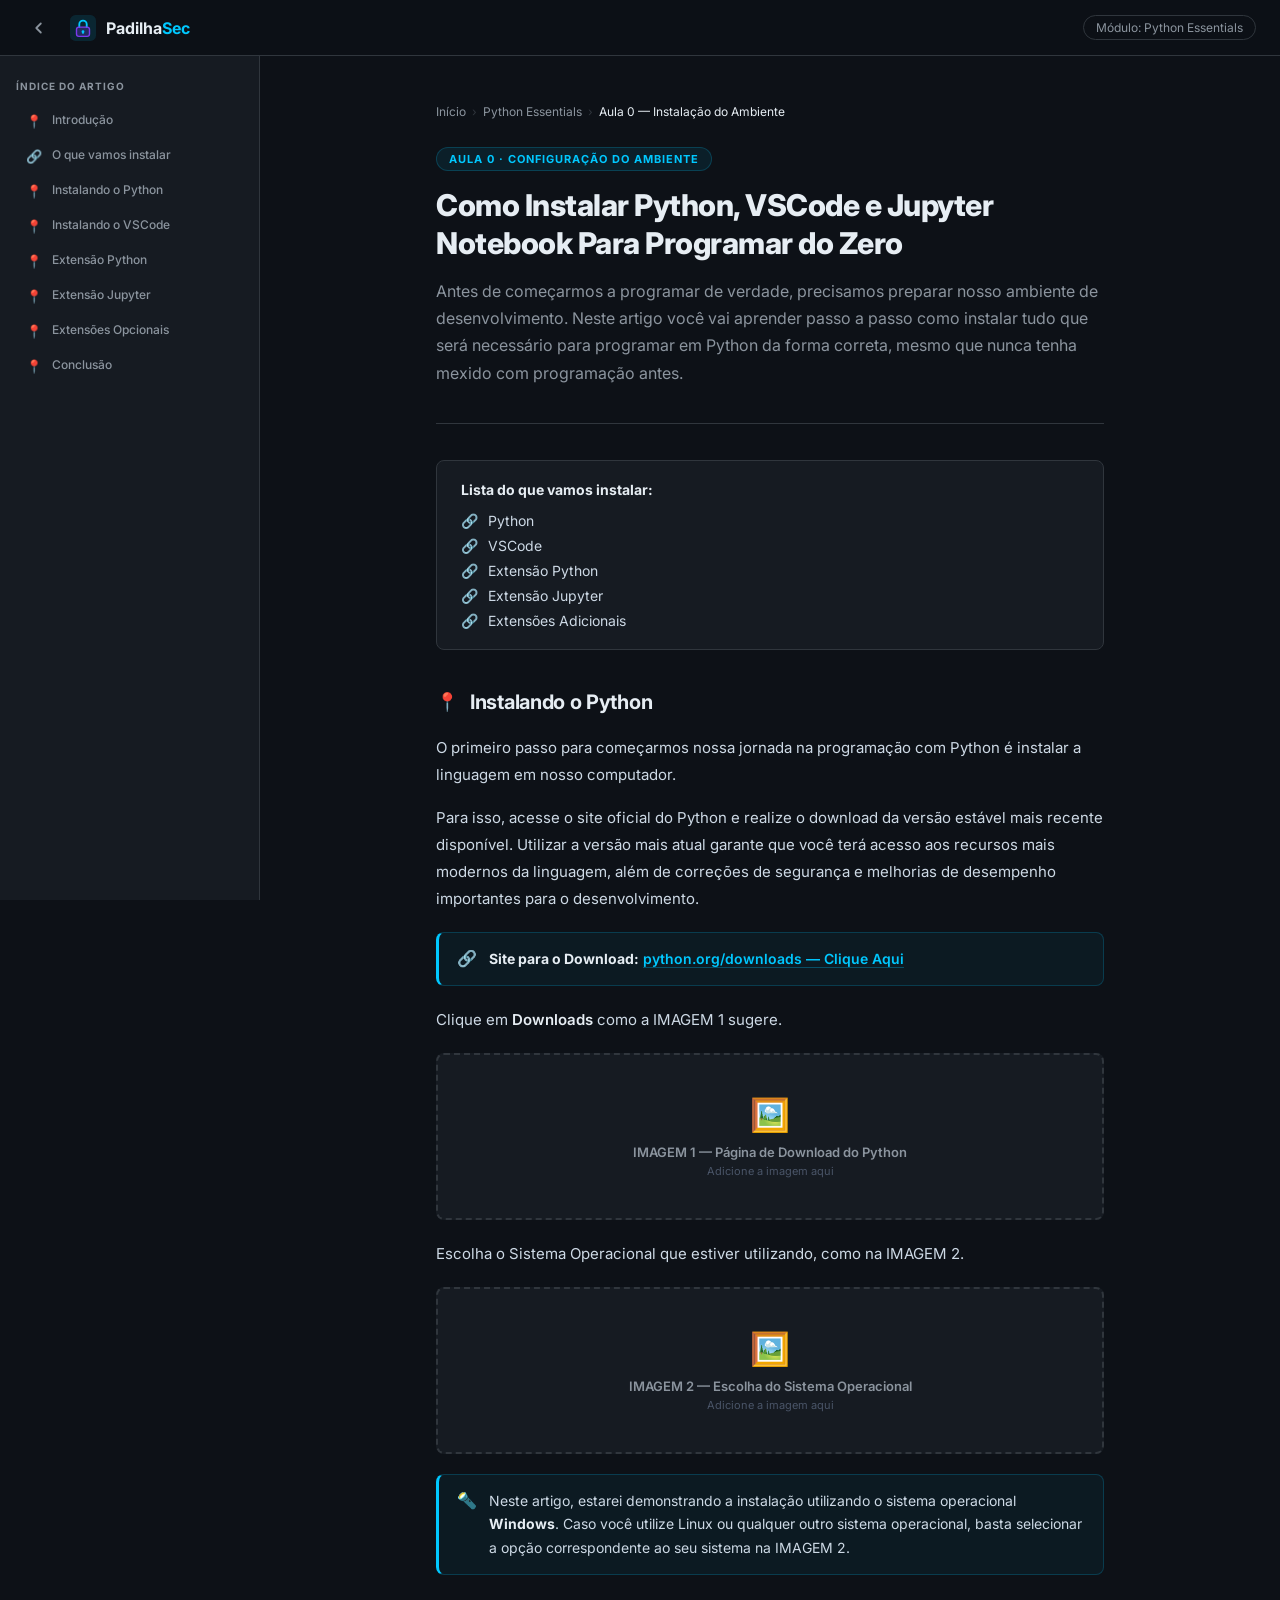
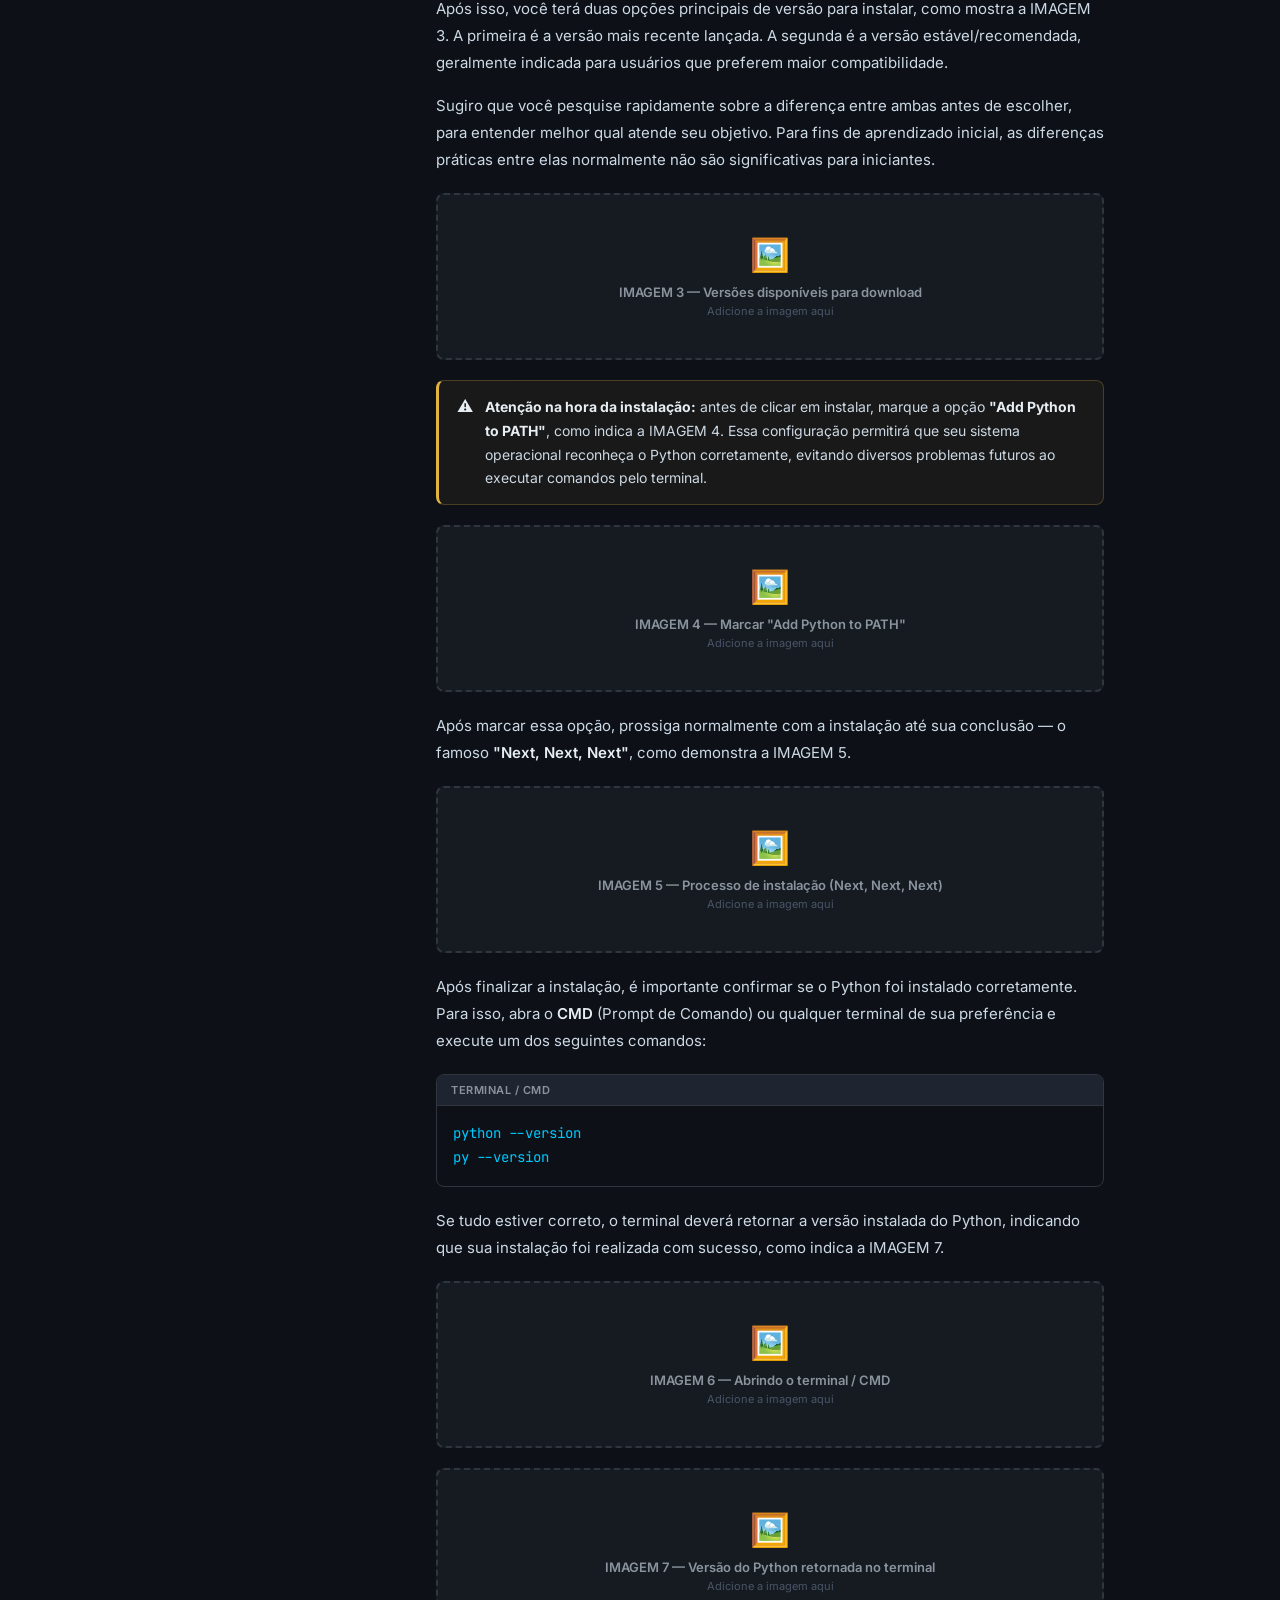
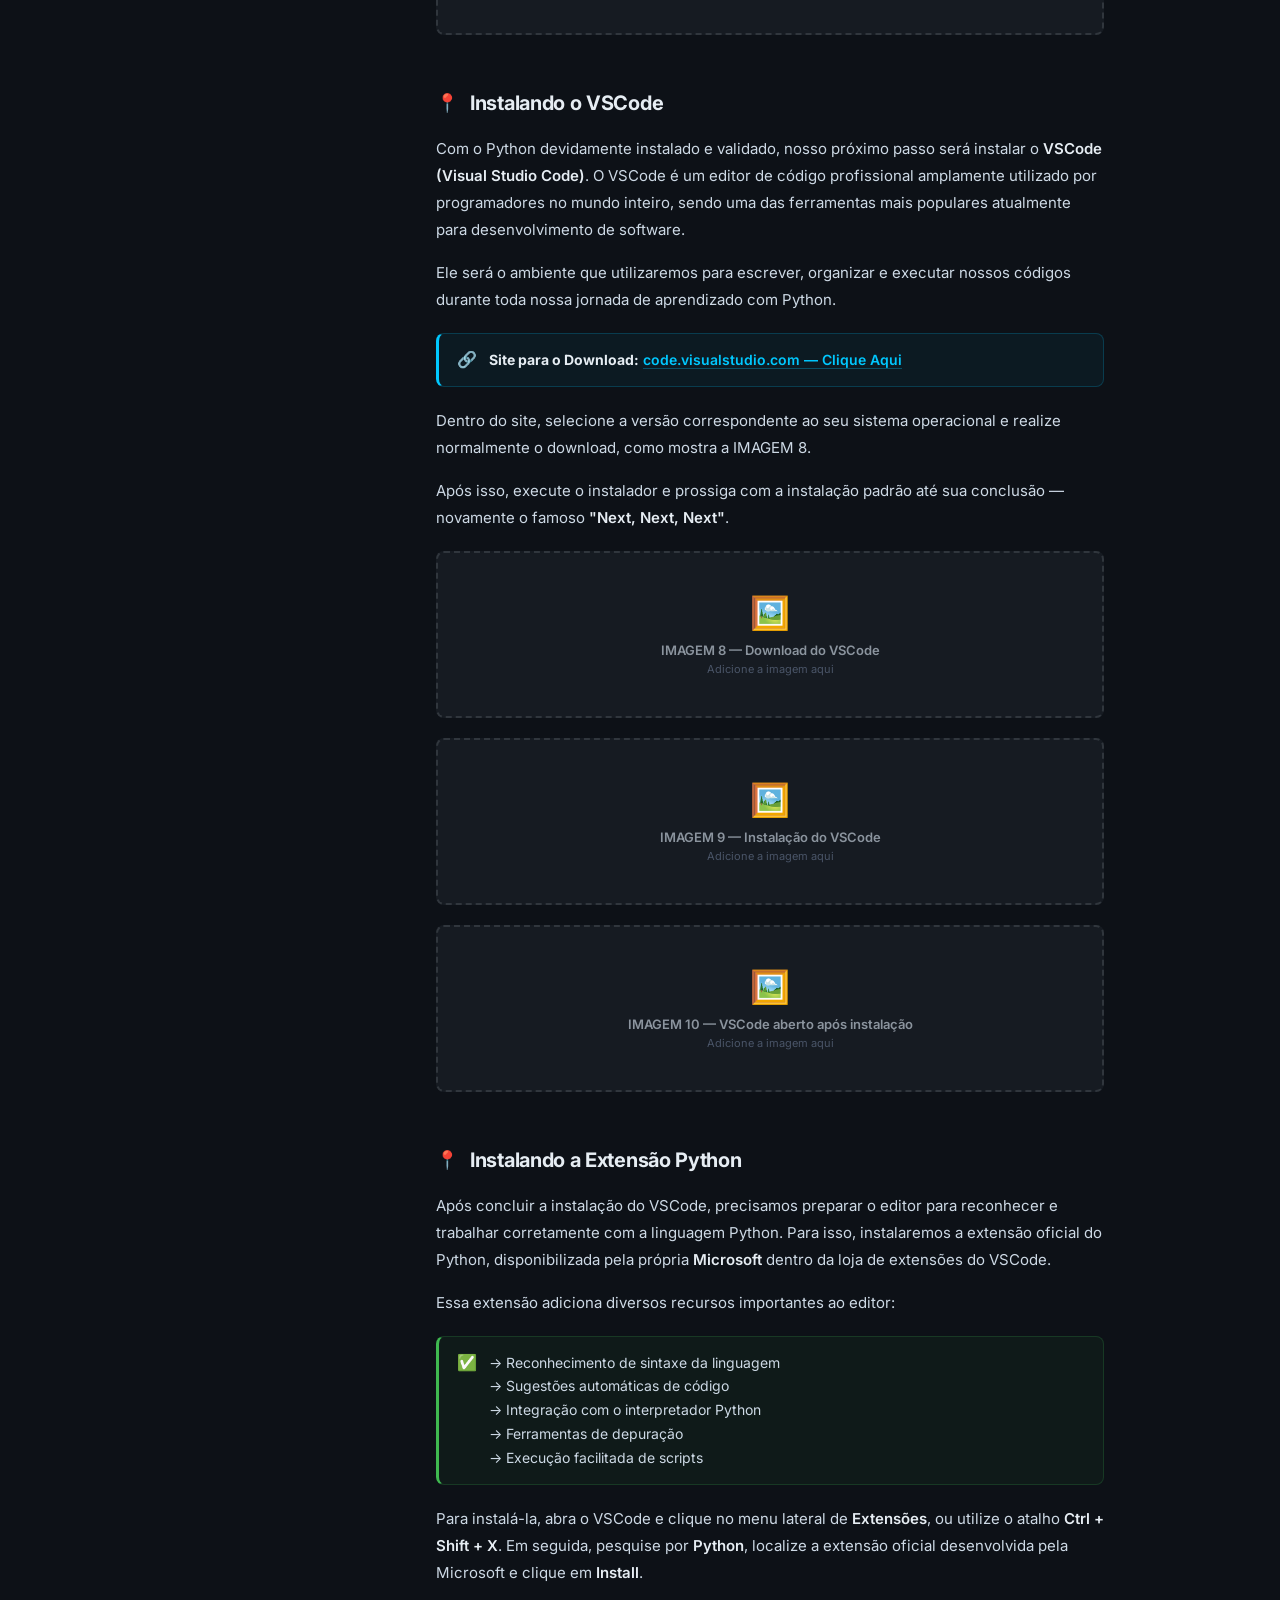
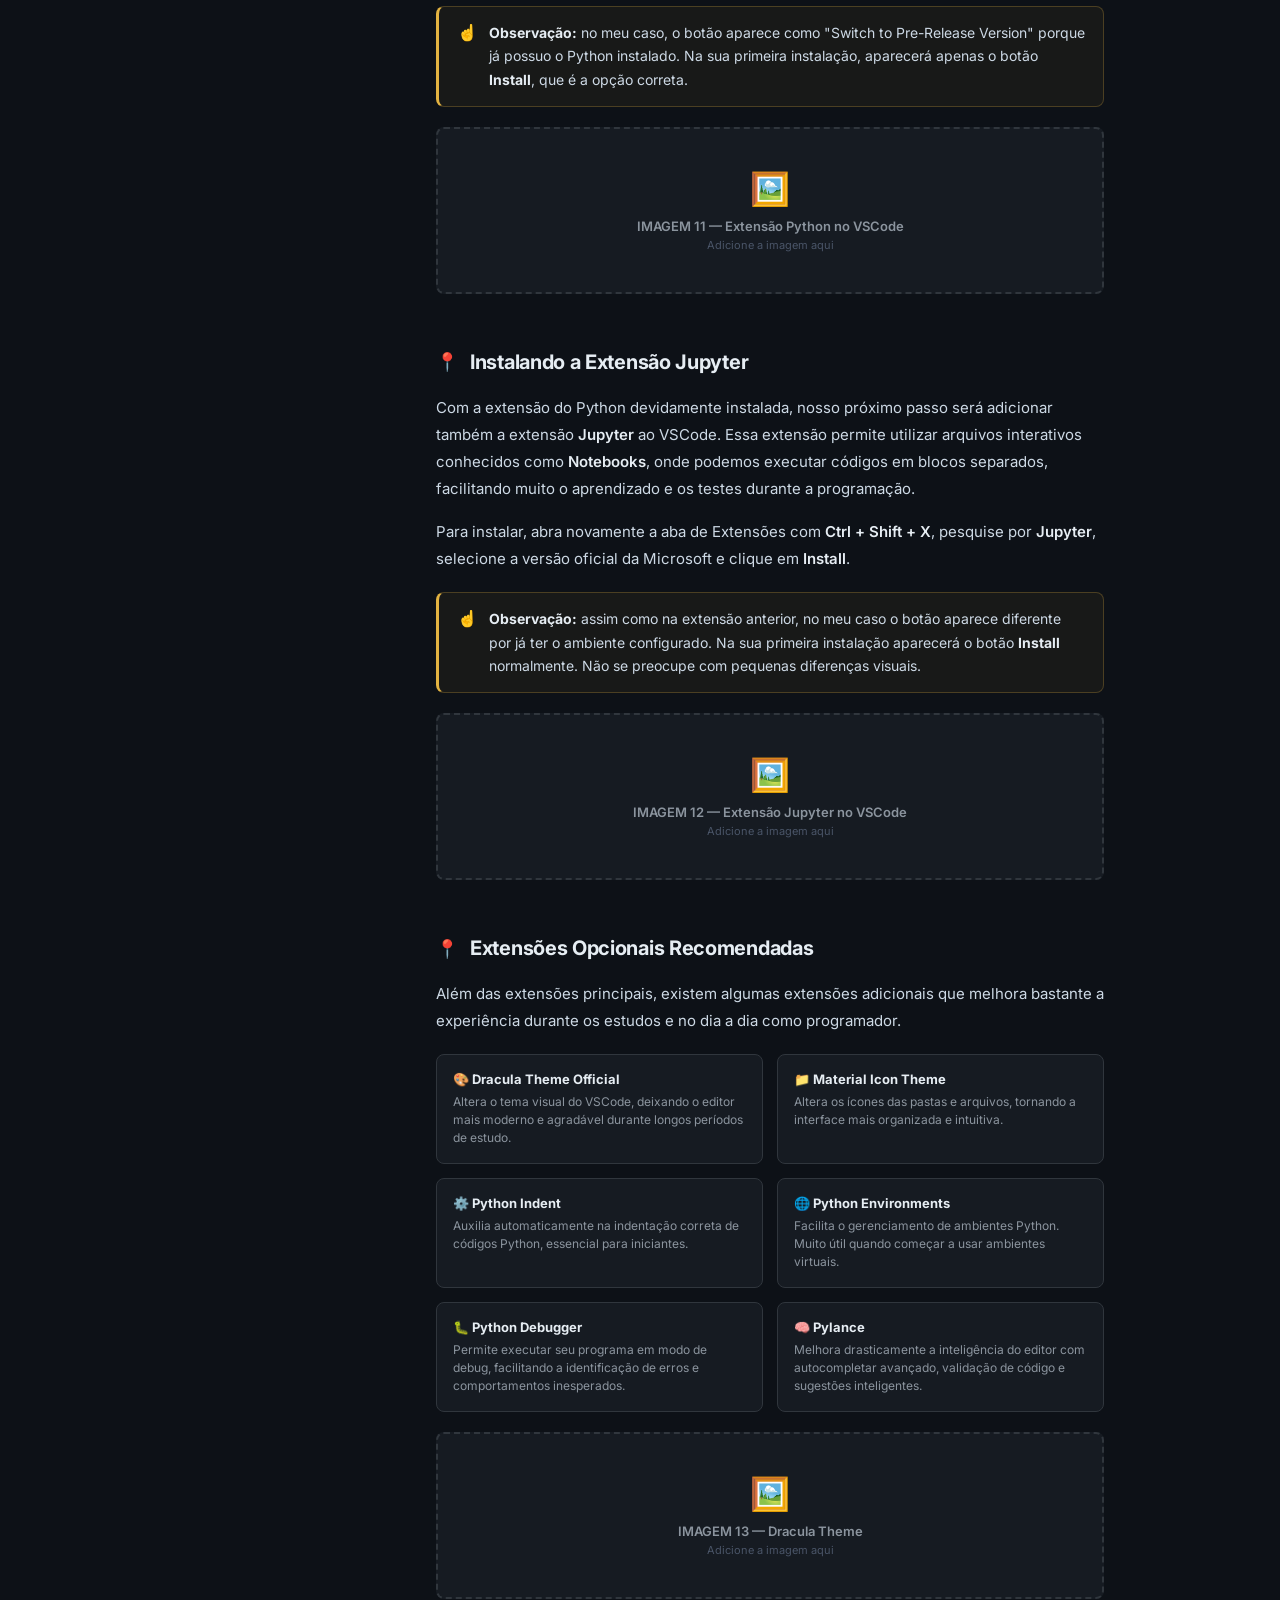
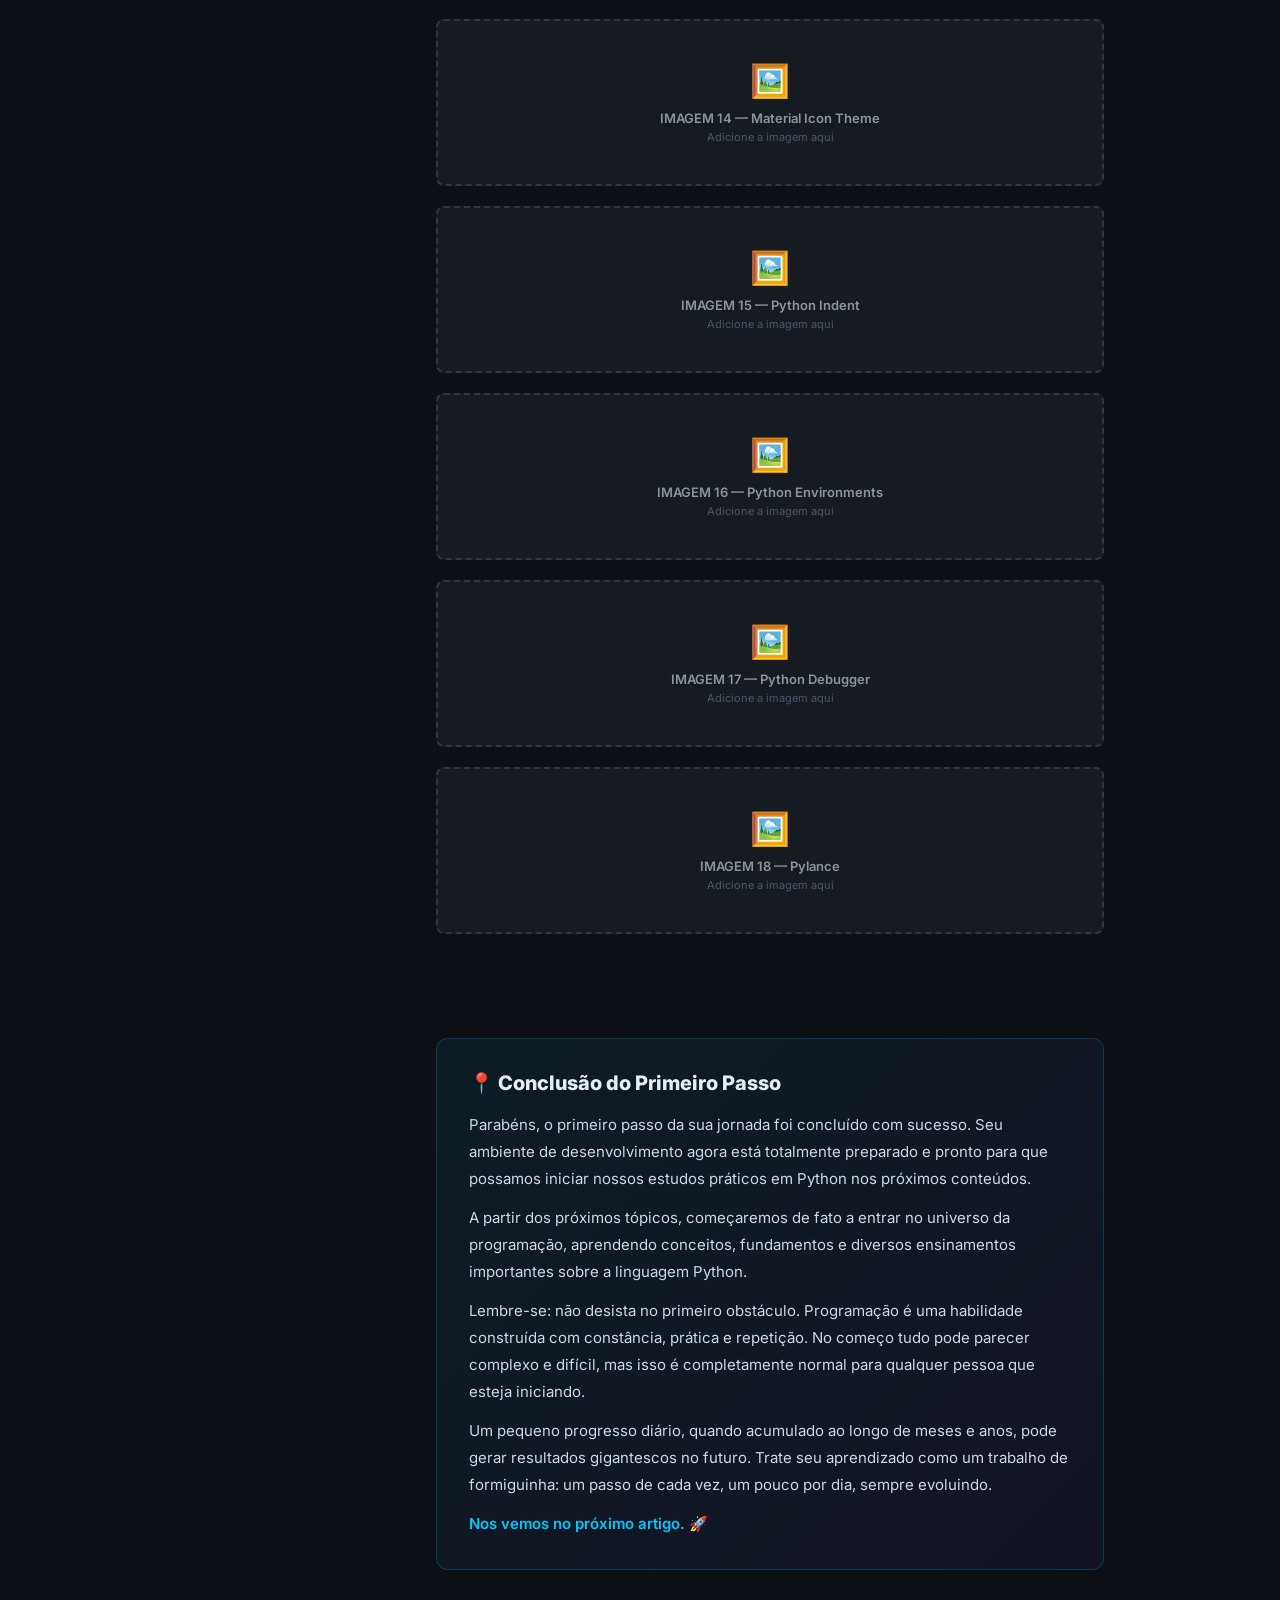
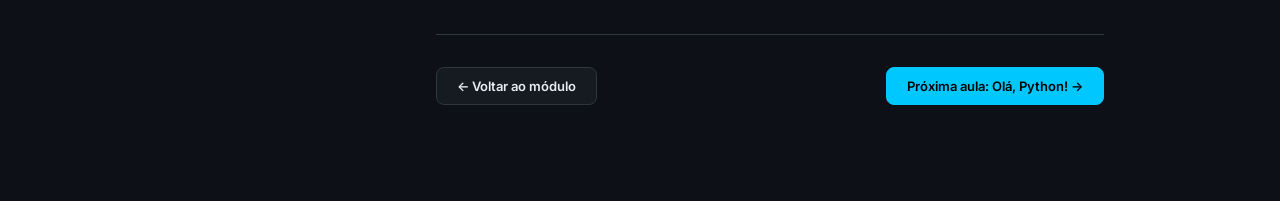
==== instalacao.html @ 8a83446c "Publica o site PadilhaSec (migrado do Hostgator) Páginas index, python e instalacao, com CSS, JS e i" ====
<!DOCTYPE html>
<html lang="pt-BR">

<head>
  <meta charset="UTF-8" />
  <meta name="viewport" content="width=device-width, initial-scale=1.0" />
  <title>Instalação do Ambiente — PadilhaSec</title>
  <link
    href="https://fonts.googleapis.com/css2?family=Inter:wght@400;500;600;700;800&family=JetBrains+Mono:wght@400;500&display=swap"
    rel="stylesheet" />
  <link rel="stylesheet" href="css/article.css" />
</head>

<body>

  <!-- TOPBAR -->
  <header class="topbar">
    <a href="python.html" class="topbar-back" title="Voltar ao módulo">
      <svg viewBox="0 0 20 20" fill="none" width="18" height="18">
        <path d="M12 15L7 10L12 5" stroke="currentColor" stroke-width="2" stroke-linecap="round" stroke-linejoin="round"/>
      </svg>
    </a>
    <a href="index.html" class="topbar-logo">
      <svg viewBox="0 0 28 28" fill="none">
        <rect width="28" height="28" rx="6" fill="#00c8ff" fill-opacity=".12" />
        <path d="M10 13V10a4 4 0 0 1 8 0v3" stroke="#00c8ff" stroke-width="2" stroke-linecap="round" stroke-linejoin="round"/>
        <rect x="7" y="13" width="14" height="10" rx="2.5" fill="#7c3aed" fill-opacity=".25" stroke="#7c3aed" stroke-width="1.5"/>
        <circle cx="14" cy="18" r="1.5" fill="#00c8ff"/>
        <rect x="13.2" y="18" width="1.6" height="2.5" rx=".8" fill="#00c8ff"/>
      </svg>
      <span class="topbar-title">Padilha<span>Sec</span></span>
    </a>
    <div class="topbar-right">
      <span class="topbar-module">Módulo: Python Essentials</span>
    </div>
  </header>

  <div class="page-wrap">

    <!-- SIDEBAR / ÍNDICE -->
    <aside class="article-sidebar">
      <div class="sidebar-label">Índice do Artigo</div>

      <a href="#intro" class="toc-item active">
        <span class="toc-pin">📍</span>
        <span class="toc-text">Introdução</span>
      </a>
      <a href="#lista" class="toc-item">
        <span class="toc-pin">🔗</span>
        <span class="toc-text">O que vamos instalar</span>
      </a>
      <a href="#python" class="toc-item">
        <span class="toc-pin">📍</span>
        <span class="toc-text">Instalando o Python</span>
      </a>
      <a href="#vscode" class="toc-item">
        <span class="toc-pin">📍</span>
        <span class="toc-text">Instalando o VSCode</span>
      </a>
      <a href="#ext-python" class="toc-item">
        <span class="toc-pin">📍</span>
        <span class="toc-text">Extensão Python</span>
      </a>
      <a href="#ext-jupyter" class="toc-item">
        <span class="toc-pin">📍</span>
        <span class="toc-text">Extensão Jupyter</span>
      </a>
      <a href="#ext-opcionais" class="toc-item">
        <span class="toc-pin">📍</span>
        <span class="toc-text">Extensões Opcionais</span>
      </a>
      <a href="#conclusao" class="toc-item">
        <span class="toc-pin">📍</span>
        <span class="toc-text">Conclusão</span>
      </a>
    </aside>

    <!-- ARTIGO -->
    <main class="article-main">

      <!-- Breadcrumb -->
      <div class="breadcrumb">
        <a href="index.html">Início</a>
        <span class="breadcrumb-sep">›</span>
        <a href="python.html">Python Essentials</a>
        <span class="breadcrumb-sep">›</span>
        <span class="breadcrumb-current">Aula 0 — Instalação do Ambiente</span>
      </div>

      <!-- Header -->
      <span class="article-eyebrow">Aula 0 · Configuração do Ambiente</span>
      <h1 class="article-title" id="intro">
        <span id="intro-anchor" class="section-anchor"></span>
        Como Instalar Python, VSCode e Jupyter Notebook Para Programar do Zero
      </h1>
      <p class="article-lead">
        Antes de começarmos a programar de verdade, precisamos preparar nosso ambiente de desenvolvimento.
        Neste artigo você vai aprender passo a passo como instalar tudo que será necessário para programar
        em Python da forma correta, mesmo que nunca tenha mexido com programação antes.
      </p>

      <!-- Lista do que vamos instalar -->
      <span class="section-anchor" id="lista"></span>
      <div class="install-list">
        <div class="install-list-title">Lista do que vamos instalar:</div>
        <ul>
          <li>Python</li>
          <li>VSCode</li>
          <li>Extensão Python</li>
          <li>Extensão Jupyter</li>
          <li>Extensões Adicionais</li>
        </ul>
      </div>

      <!-- ── SEÇÃO: Python ───────────────────────────────────────── -->
      <section class="article-section">
        <span class="section-anchor" id="python"></span>
        <div class="section-title-line">
          <span class="section-pin">📍</span>
          <h2 class="section-heading">Instalando o Python</h2>
        </div>

        <div class="prose">
          <p>
            O primeiro passo para começarmos nossa jornada na programação com Python é instalar a linguagem
            em nosso computador.
          </p>
          <p>
            Para isso, acesse o site oficial do Python e realize o download da versão estável mais recente
            disponível. Utilizar a versão mais atual garante que você terá acesso aos recursos mais modernos
            da linguagem, além de correções de segurança e melhorias de desempenho importantes para o
            desenvolvimento.
          </p>
        </div>

        <div class="callout callout-info">
          <span class="callout-icon">🔗</span>
          <div class="callout-body">
            <strong>Site para o Download:</strong>
            <a href="https://www.python.org/downloads/" target="_blank" rel="noopener" class="link-styled">
              python.org/downloads — Clique Aqui
            </a>
          </div>
        </div>

        <div class="prose">
          <p>Clique em <strong>Downloads</strong> como a IMAGEM 1 sugere.</p>
        </div>
        <div class="img-placeholder">
          <div class="img-placeholder-icon">🖼️</div>
          <div class="img-placeholder-label">IMAGEM 1 — Página de Download do Python</div>
          <div class="img-placeholder-hint">Adicione a imagem aqui</div>
        </div>

        <div class="prose">
          <p>Escolha o Sistema Operacional que estiver utilizando, como na IMAGEM 2.</p>
        </div>
        <div class="img-placeholder">
          <div class="img-placeholder-icon">🖼️</div>
          <div class="img-placeholder-label">IMAGEM 2 — Escolha do Sistema Operacional</div>
          <div class="img-placeholder-hint">Adicione a imagem aqui</div>
        </div>

        <div class="callout callout-info">
          <span class="callout-icon">🔦</span>
          <div class="callout-body">
            Neste artigo, estarei demonstrando a instalação utilizando o sistema operacional <strong>Windows</strong>.
            Caso você utilize Linux ou qualquer outro sistema operacional, basta selecionar a opção
            correspondente ao seu sistema na IMAGEM 2.
          </div>
        </div>

        <div class="prose">
          <p>
            Após isso, você terá duas opções principais de versão para instalar, como mostra a IMAGEM 3.
            A primeira é a versão mais recente lançada. A segunda é a versão estável/recomendada, geralmente
            indicada para usuários que preferem maior compatibilidade.
          </p>
          <p>
            Sugiro que você pesquise rapidamente sobre a diferença entre ambas antes de escolher, para entender
            melhor qual atende seu objetivo. Para fins de aprendizado inicial, as diferenças práticas entre elas
            normalmente não são significativas para iniciantes.
          </p>
        </div>
        <div class="img-placeholder">
          <div class="img-placeholder-icon">🖼️</div>
          <div class="img-placeholder-label">IMAGEM 3 — Versões disponíveis para download</div>
          <div class="img-placeholder-hint">Adicione a imagem aqui</div>
        </div>

        <div class="callout callout-warn">
          <span class="callout-icon">⚠️</span>
          <div class="callout-body">
            <strong>Atenção na hora da instalação:</strong> antes de clicar em instalar, marque a opção
            <strong>"Add Python to PATH"</strong>, como indica a IMAGEM 4. Essa configuração permitirá que
            seu sistema operacional reconheça o Python corretamente, evitando diversos problemas futuros ao
            executar comandos pelo terminal.
          </div>
        </div>

        <div class="img-placeholder">
          <div class="img-placeholder-icon">🖼️</div>
          <div class="img-placeholder-label">IMAGEM 4 — Marcar "Add Python to PATH"</div>
          <div class="img-placeholder-hint">Adicione a imagem aqui</div>
        </div>

        <div class="prose">
          <p>
            Após marcar essa opção, prossiga normalmente com a instalação até sua conclusão —
            o famoso <strong>"Next, Next, Next"</strong>, como demonstra a IMAGEM 5.
          </p>
        </div>
        <div class="img-placeholder">
          <div class="img-placeholder-icon">🖼️</div>
          <div class="img-placeholder-label">IMAGEM 5 — Processo de instalação (Next, Next, Next)</div>
          <div class="img-placeholder-hint">Adicione a imagem aqui</div>
        </div>

        <div class="prose">
          <p>
            Após finalizar a instalação, é importante confirmar se o Python foi instalado corretamente.
            Para isso, abra o <strong>CMD</strong> (Prompt de Comando) ou qualquer terminal de sua preferência
            e execute um dos seguintes comandos:
          </p>
        </div>

        <div class="code-block">
          <div class="code-block-header">Terminal / CMD</div>
          <pre>python --version
py --version</pre>
        </div>

        <div class="prose">
          <p>
            Se tudo estiver correto, o terminal deverá retornar a versão instalada do Python,
            indicando que sua instalação foi realizada com sucesso, como indica a IMAGEM 7.
          </p>
        </div>

        <div class="img-placeholder">
          <div class="img-placeholder-icon">🖼️</div>
          <div class="img-placeholder-label">IMAGEM 6 — Abrindo o terminal / CMD</div>
          <div class="img-placeholder-hint">Adicione a imagem aqui</div>
        </div>
        <div class="img-placeholder">
          <div class="img-placeholder-icon">🖼️</div>
          <div class="img-placeholder-label">IMAGEM 7 — Versão do Python retornada no terminal</div>
          <div class="img-placeholder-hint">Adicione a imagem aqui</div>
        </div>
      </section>

      <!-- ── SEÇÃO: VSCode ───────────────────────────────────────── -->
      <section class="article-section">
        <span class="section-anchor" id="vscode"></span>
        <div class="section-title-line">
          <span class="section-pin">📍</span>
          <h2 class="section-heading">Instalando o VSCode</h2>
        </div>

        <div class="prose">
          <p>
            Com o Python devidamente instalado e validado, nosso próximo passo será instalar o
            <strong>VSCode (Visual Studio Code)</strong>. O VSCode é um editor de código profissional
            amplamente utilizado por programadores no mundo inteiro, sendo uma das ferramentas mais
            populares atualmente para desenvolvimento de software.
          </p>
          <p>
            Ele será o ambiente que utilizaremos para escrever, organizar e executar nossos códigos
            durante toda nossa jornada de aprendizado com Python.
          </p>
        </div>

        <div class="callout callout-info">
          <span class="callout-icon">🔗</span>
          <div class="callout-body">
            <strong>Site para o Download:</strong>
            <a href="https://code.visualstudio.com/" target="_blank" rel="noopener" class="link-styled">
              code.visualstudio.com — Clique Aqui
            </a>
          </div>
        </div>

        <div class="prose">
          <p>
            Dentro do site, selecione a versão correspondente ao seu sistema operacional e realize
            normalmente o download, como mostra a IMAGEM 8.
          </p>
          <p>
            Após isso, execute o instalador e prossiga com a instalação padrão até sua conclusão —
            novamente o famoso <strong>"Next, Next, Next"</strong>.
          </p>
        </div>

        <div class="img-placeholder">
          <div class="img-placeholder-icon">🖼️</div>
          <div class="img-placeholder-label">IMAGEM 8 — Download do VSCode</div>
          <div class="img-placeholder-hint">Adicione a imagem aqui</div>
        </div>
        <div class="img-placeholder">
          <div class="img-placeholder-icon">🖼️</div>
          <div class="img-placeholder-label">IMAGEM 9 — Instalação do VSCode</div>
          <div class="img-placeholder-hint">Adicione a imagem aqui</div>
        </div>
        <div class="img-placeholder">
          <div class="img-placeholder-icon">🖼️</div>
          <div class="img-placeholder-label">IMAGEM 10 — VSCode aberto após instalação</div>
          <div class="img-placeholder-hint">Adicione a imagem aqui</div>
        </div>
      </section>

      <!-- ── SEÇÃO: Extensão Python ─────────────────────────────── -->
      <section class="article-section">
        <span class="section-anchor" id="ext-python"></span>
        <div class="section-title-line">
          <span class="section-pin">📍</span>
          <h2 class="section-heading">Instalando a Extensão Python</h2>
        </div>

        <div class="prose">
          <p>
            Após concluir a instalação do VSCode, precisamos preparar o editor para reconhecer e trabalhar
            corretamente com a linguagem Python. Para isso, instalaremos a extensão oficial do Python,
            disponibilizada pela própria <strong>Microsoft</strong> dentro da loja de extensões do VSCode.
          </p>
          <p>Essa extensão adiciona diversos recursos importantes ao editor:</p>
        </div>

        <div class="callout callout-success">
          <span class="callout-icon">✅</span>
          <div class="callout-body">
            → Reconhecimento de sintaxe da linguagem<br/>
            → Sugestões automáticas de código<br/>
            → Integração com o interpretador Python<br/>
            → Ferramentas de depuração<br/>
            → Execução facilitada de scripts
          </div>
        </div>

        <div class="prose">
          <p>
            Para instalá-la, abra o VSCode e clique no menu lateral de <strong>Extensões</strong>,
            ou utilize o atalho <strong>Ctrl + Shift + X</strong>. Em seguida, pesquise por
            <strong>Python</strong>, localize a extensão oficial desenvolvida pela Microsoft e clique em
            <strong>Install</strong>.
          </p>
        </div>

        <div class="callout callout-warn">
          <span class="callout-icon">☝️</span>
          <div class="callout-body">
            <strong>Observação:</strong> no meu caso, o botão aparece como "Switch to Pre-Release Version"
            porque já possuo o Python instalado. Na sua primeira instalação, aparecerá apenas o botão
            <strong>Install</strong>, que é a opção correta.
          </div>
        </div>

        <div class="img-placeholder">
          <div class="img-placeholder-icon">🖼️</div>
          <div class="img-placeholder-label">IMAGEM 11 — Extensão Python no VSCode</div>
          <div class="img-placeholder-hint">Adicione a imagem aqui</div>
        </div>
      </section>

      <!-- ── SEÇÃO: Extensão Jupyter ────────────────────────────── -->
      <section class="article-section">
        <span class="section-anchor" id="ext-jupyter"></span>
        <div class="section-title-line">
          <span class="section-pin">📍</span>
          <h2 class="section-heading">Instalando a Extensão Jupyter</h2>
        </div>

        <div class="prose">
          <p>
            Com a extensão do Python devidamente instalada, nosso próximo passo será adicionar também a
            extensão <strong>Jupyter</strong> ao VSCode. Essa extensão permite utilizar arquivos interativos
            conhecidos como <strong>Notebooks</strong>, onde podemos executar códigos em blocos separados,
            facilitando muito o aprendizado e os testes durante a programação.
          </p>
          <p>
            Para instalar, abra novamente a aba de Extensões com <strong>Ctrl + Shift + X</strong>,
            pesquise por <strong>Jupyter</strong>, selecione a versão oficial da Microsoft e clique em
            <strong>Install</strong>.
          </p>
        </div>

        <div class="callout callout-warn">
          <span class="callout-icon">☝️</span>
          <div class="callout-body">
            <strong>Observação:</strong> assim como na extensão anterior, no meu caso o botão aparece
            diferente por já ter o ambiente configurado. Na sua primeira instalação aparecerá o botão
            <strong>Install</strong> normalmente. Não se preocupe com pequenas diferenças visuais.
          </div>
        </div>

        <div class="img-placeholder">
          <div class="img-placeholder-icon">🖼️</div>
          <div class="img-placeholder-label">IMAGEM 12 — Extensão Jupyter no VSCode</div>
          <div class="img-placeholder-hint">Adicione a imagem aqui</div>
        </div>
      </section>

      <!-- ── SEÇÃO: Extensões Opcionais ────────────────────────── -->
      <section class="article-section">
        <span class="section-anchor" id="ext-opcionais"></span>
        <div class="section-title-line">
          <span class="section-pin">📍</span>
          <h2 class="section-heading">Extensões Opcionais Recomendadas</h2>
        </div>

        <div class="prose">
          <p>
            Além das extensões principais, existem algumas extensões adicionais que melhora bastante
            a experiência durante os estudos e no dia a dia como programador.
          </p>
        </div>

        <div class="ext-grid">
          <div class="ext-card">
            <div class="ext-name">🎨 Dracula Theme Official</div>
            <div class="ext-desc">Altera o tema visual do VSCode, deixando o editor mais moderno e agradável durante longos períodos de estudo.</div>
          </div>
          <div class="ext-card">
            <div class="ext-name">📁 Material Icon Theme</div>
            <div class="ext-desc">Altera os ícones das pastas e arquivos, tornando a interface mais organizada e intuitiva.</div>
          </div>
          <div class="ext-card">
            <div class="ext-name">⚙️ Python Indent</div>
            <div class="ext-desc">Auxilia automaticamente na indentação correta de códigos Python, essencial para iniciantes.</div>
          </div>
          <div class="ext-card">
            <div class="ext-name">🌐 Python Environments</div>
            <div class="ext-desc">Facilita o gerenciamento de ambientes Python. Muito útil quando começar a usar ambientes virtuais.</div>
          </div>
          <div class="ext-card">
            <div class="ext-name">🐛 Python Debugger</div>
            <div class="ext-desc">Permite executar seu programa em modo de debug, facilitando a identificação de erros e comportamentos inesperados.</div>
          </div>
          <div class="ext-card">
            <div class="ext-name">🧠 Pylance</div>
            <div class="ext-desc">Melhora drasticamente a inteligência do editor com autocompletar avançado, validação de código e sugestões inteligentes.</div>
          </div>
        </div>

        <div class="img-placeholder">
          <div class="img-placeholder-icon">🖼️</div>
          <div class="img-placeholder-label">IMAGEM 13 — Dracula Theme</div>
          <div class="img-placeholder-hint">Adicione a imagem aqui</div>
        </div>
        <div class="img-placeholder">
          <div class="img-placeholder-icon">🖼️</div>
          <div class="img-placeholder-label">IMAGEM 14 — Material Icon Theme</div>
          <div class="img-placeholder-hint">Adicione a imagem aqui</div>
        </div>
        <div class="img-placeholder">
          <div class="img-placeholder-icon">🖼️</div>
          <div class="img-placeholder-label">IMAGEM 15 — Python Indent</div>
          <div class="img-placeholder-hint">Adicione a imagem aqui</div>
        </div>
        <div class="img-placeholder">
          <div class="img-placeholder-icon">🖼️</div>
          <div class="img-placeholder-label">IMAGEM 16 — Python Environments</div>
          <div class="img-placeholder-hint">Adicione a imagem aqui</div>
        </div>
        <div class="img-placeholder">
          <div class="img-placeholder-icon">🖼️</div>
          <div class="img-placeholder-label">IMAGEM 17 — Python Debugger</div>
          <div class="img-placeholder-hint">Adicione a imagem aqui</div>
        </div>
        <div class="img-placeholder">
          <div class="img-placeholder-icon">🖼️</div>
          <div class="img-placeholder-label">IMAGEM 18 — Pylance</div>
          <div class="img-placeholder-hint">Adicione a imagem aqui</div>
        </div>
      </section>

      <!-- ── CONCLUSÃO ───────────────────────────────────────────── -->
      <span class="section-anchor" id="conclusao"></span>
      <div class="conclusion-block">
        <h3>📍 Conclusão do Primeiro Passo</h3>
        <p>
          Parabéns, o primeiro passo da sua jornada foi concluído com sucesso. Seu ambiente de
          desenvolvimento agora está totalmente preparado e pronto para que possamos iniciar nossos
          estudos práticos em Python nos próximos conteúdos.
        </p>
        <p>
          A partir dos próximos tópicos, começaremos de fato a entrar no universo da programação,
          aprendendo conceitos, fundamentos e diversos ensinamentos importantes sobre a linguagem Python.
        </p>
        <p>
          Lembre-se: não desista no primeiro obstáculo. Programação é uma habilidade construída com
          constância, prática e repetição. No começo tudo pode parecer complexo e difícil, mas isso é
          completamente normal para qualquer pessoa que esteja iniciando.
        </p>
        <p>
          Um pequeno progresso diário, quando acumulado ao longo de meses e anos, pode gerar resultados
          gigantescos no futuro. Trate seu aprendizado como um trabalho de formiguinha: um passo de cada
          vez, um pouco por dia, sempre evoluindo.
        </p>
        <p>Nos vemos no próximo artigo. 🚀</p>
      </div>

      <!-- Navegação inferior -->
      <div class="article-nav">
        <a href="python.html" class="btn-art-nav">← Voltar ao módulo</a>
        <a href="python.html" class="btn-art-nav next">Próxima aula: Olá, Python! →</a>
      </div>

    </main>
  </div>

  <script>
    // Highlight sidebar item on scroll
    const anchors = document.querySelectorAll('.section-anchor[id]');
    const tocItems = document.querySelectorAll('.toc-item');
    window.addEventListener('scroll', () => {
      let current = '';
      anchors.forEach(a => {
        if (window.scrollY >= a.offsetTop - 120) current = a.id;
      });
      tocItems.forEach(item => {
        item.classList.remove('active');
        if (item.getAttribute('href') === '#' + current) item.classList.add('active');
      });
    });
  </script>

</body>
</html>
---- css/article.css ----
/* ─── RESET & BASE ───────────────────────────────────────────────────────── */
*, *::before, *::after { box-sizing: border-box; margin: 0; padding: 0; }

:root {
  --bg:       #0d1117;
  --surface:  #161b22;
  --surface2: #1e2530;
  --border:   #30363d;
  --accent:   #00c8ff;
  --accent2:  #7c3aed;
  --green:    #3fb950;
  --yellow:   #e3b341;
  --red:      #f85149;
  --text:     #e6edf3;
  --muted:    #8b949e;
  --radius:   8px;
}

html, body {
  min-height: 100%;
  font-family: 'Inter', sans-serif;
  background: var(--bg);
  color: var(--text);
}

/* ─── TOPBAR ─────────────────────────────────────────────────────────────── */
.topbar {
  position: fixed; top: 0; left: 0; right: 0; z-index: 100;
  height: 56px;
  background: rgba(13,17,23,.9);
  backdrop-filter: blur(12px);
  border-bottom: 1px solid var(--border);
  display: flex; align-items: center;
  padding: 0 24px; gap: 12px;
}

.topbar-back {
  display: flex; align-items: center;
  padding: 6px; border-radius: 6px;
  color: var(--muted); text-decoration: none;
  transition: background .15s, color .15s;
  margin-right: 4px;
}
.topbar-back:hover { background: rgba(255,255,255,.06); color: var(--text); }

.topbar-logo {
  display: flex; align-items: center; gap: 10px;
  text-decoration: none;
}
.topbar-logo svg { width: 26px; height: 26px; }
.topbar-title { font-size: 16px; font-weight: 700; color: var(--text); }
.topbar-title span { color: var(--accent); }

.topbar-badge {
  background: rgba(0,200,255,.12); color: var(--accent);
  font-size: 11px; font-weight: 600;
  padding: 2px 8px; border-radius: 20px;
  border: 1px solid rgba(0,200,255,.25);
}

.topbar-right { margin-left: auto; display: flex; align-items: center; gap: 12px; }
.topbar-module {
  font-size: 12px; color: var(--muted);
  padding: 4px 12px; border-radius: 20px;
  border: 1px solid var(--border);
}

/* ─── LAYOUT ─────────────────────────────────────────────────────────────── */
.page-wrap {
  display: flex;
  padding-top: 56px;
  min-height: 100vh;
}

/* ─── SIDEBAR ────────────────────────────────────────────────────────────── */
.article-sidebar {
  width: 260px;
  flex-shrink: 0;
  position: sticky; top: 56px;
  height: calc(100vh - 56px);
  overflow-y: auto;
  background: var(--surface);
  border-right: 1px solid var(--border);
  padding: 24px 16px;
}
.article-sidebar::-webkit-scrollbar { width: 4px; }
.article-sidebar::-webkit-scrollbar-thumb { background: var(--border); border-radius: 4px; }

.sidebar-label {
  font-size: 10px; font-weight: 700; letter-spacing: 1px;
  text-transform: uppercase; color: var(--muted);
  margin-bottom: 12px;
}

.toc-item {
  display: flex; align-items: flex-start; gap: 10px;
  padding: 8px 10px; border-radius: var(--radius);
  cursor: pointer; text-decoration: none;
  transition: background .15s;
  margin-bottom: 2px;
}
.toc-item:hover { background: var(--surface2); }
.toc-item.active { background: rgba(0,200,255,.08); border: 1px solid rgba(0,200,255,.2); }

.toc-pin {
  font-size: 13px; flex-shrink: 0; margin-top: 1px;
}
.toc-text {
  font-size: 12px; font-weight: 500; color: var(--muted);
  line-height: 1.4;
}
.toc-item.active .toc-text { color: var(--accent); }

/* ─── ARTICLE ────────────────────────────────────────────────────────────── */
.article-main {
  flex: 1; max-width: 780px;
  padding: 48px 56px 96px;
  margin: 0 auto;
}

/* Breadcrumb */
.breadcrumb {
  display: flex; align-items: center; gap: 6px;
  font-size: 12px; color: var(--muted);
  margin-bottom: 28px;
}
.breadcrumb a { color: var(--muted); text-decoration: none; }
.breadcrumb a:hover { color: var(--accent); }
.breadcrumb-sep { color: var(--border); }
.breadcrumb-current { color: var(--text); }

/* Article header */
.article-eyebrow {
  display: inline-flex; align-items: center; gap: 8px;
  font-size: 11px; font-weight: 700; letter-spacing: 1px;
  text-transform: uppercase; color: var(--accent);
  background: rgba(0,200,255,.08); border: 1px solid rgba(0,200,255,.2);
  padding: 4px 12px; border-radius: 20px;
  margin-bottom: 16px;
}

.article-title {
  font-size: 30px; font-weight: 800;
  line-height: 1.25; letter-spacing: -.5px;
  margin-bottom: 16px;
}

.article-lead {
  font-size: 16px; color: var(--muted);
  line-height: 1.7; margin-bottom: 36px;
  padding-bottom: 36px; border-bottom: 1px solid var(--border);
}

/* Install list */
.install-list {
  background: var(--surface);
  border: 1px solid var(--border);
  border-radius: var(--radius);
  padding: 20px 24px;
  margin-bottom: 40px;
}
.install-list-title {
  font-size: 14px; font-weight: 700;
  margin-bottom: 14px; color: var(--text);
}
.install-list ul { list-style: none; display: flex; flex-direction: column; gap: 8px; }
.install-list li {
  display: flex; align-items: center; gap: 10px;
  font-size: 14px; color: #cdd9e5;
}
.install-list li::before {
  content: '🔗';
  flex-shrink: 0;
}

/* Section */
.article-section { margin-bottom: 56px; }

.section-anchor { display: block; height: 80px; margin-top: -80px; visibility: hidden; }

.section-title-line {
  display: flex; align-items: center; gap: 12px;
  margin-bottom: 20px;
}
.section-pin { font-size: 18px; }
.section-heading {
  font-size: 20px; font-weight: 700;
  color: var(--text); letter-spacing: -.3px;
}

/* Prose */
.prose p {
  font-size: 15px; color: #cdd9e5;
  line-height: 1.8; margin-bottom: 16px;
}
.prose strong { color: var(--text); font-weight: 600; }

/* Callout */
.callout {
  display: flex; gap: 12px;
  padding: 14px 18px; border-radius: var(--radius);
  margin: 20px 0;
}
.callout-info {
  background: rgba(0,200,255,.05);
  border: 1px solid rgba(0,200,255,.2);
  border-left: 3px solid var(--accent);
}
.callout-warn {
  background: rgba(227,179,65,.05);
  border: 1px solid rgba(227,179,65,.25);
  border-left: 3px solid var(--yellow);
}
.callout-success {
  background: rgba(63,185,80,.05);
  border: 1px solid rgba(63,185,80,.2);
  border-left: 3px solid var(--green);
}
.callout-icon { font-size: 16px; flex-shrink: 0; margin-top: 1px; }
.callout-body { font-size: 14px; color: #cdd9e5; line-height: 1.7; }
.callout-body strong { color: var(--text); }

/* Code block */
.code-block {
  background: #0d1117;
  border: 1px solid var(--border);
  border-radius: var(--radius);
  margin: 20px 0;
  overflow: hidden;
}
.code-block-header {
  background: var(--surface2);
  border-bottom: 1px solid var(--border);
  padding: 8px 14px;
  font-size: 11px; font-weight: 600;
  color: var(--muted); text-transform: uppercase; letter-spacing: .5px;
}
.code-block pre {
  font-family: 'JetBrains Mono', monospace;
  font-size: 14px; color: var(--accent);
  padding: 16px; line-height: 1.7;
  overflow-x: auto;
}

/* Image placeholder */
.img-placeholder {
  background: var(--surface);
  border: 2px dashed var(--border);
  border-radius: var(--radius);
  padding: 40px 24px;
  text-align: center;
  margin: 20px 0;
  transition: border-color .2s;
}
.img-placeholder:hover { border-color: rgba(0,200,255,.3); }
.img-placeholder-icon { font-size: 32px; margin-bottom: 10px; }
.img-placeholder-label {
  font-size: 13px; font-weight: 600; color: var(--muted);
  margin-bottom: 4px;
}
.img-placeholder-hint { font-size: 11px; color: #4a5568; }

/* Extension card */
.ext-grid {
  display: grid; grid-template-columns: 1fr 1fr;
  gap: 14px; margin: 20px 0;
}
.ext-card {
  background: var(--surface);
  border: 1px solid var(--border);
  border-radius: var(--radius);
  padding: 16px;
  display: flex; flex-direction: column; gap: 6px;
}
.ext-name { font-size: 13px; font-weight: 700; color: var(--text); }
.ext-desc { font-size: 12px; color: var(--muted); line-height: 1.5; }

/* Link styled */
.link-styled {
  color: var(--accent); text-decoration: none;
  font-weight: 600;
  border-bottom: 1px solid rgba(0,200,255,.3);
  transition: border-color .15s;
}
.link-styled:hover { border-color: var(--accent); }

/* Conclusion */
.conclusion-block {
  background: linear-gradient(135deg, rgba(0,200,255,.06), rgba(124,58,237,.06));
  border: 1px solid rgba(0,200,255,.2);
  border-radius: 12px;
  padding: 32px;
  margin-top: 48px;
}
.conclusion-block h3 {
  font-size: 20px; font-weight: 800; margin-bottom: 16px;
}
.conclusion-block p {
  font-size: 15px; color: #cdd9e5;
  line-height: 1.8; margin-bottom: 12px;
}
.conclusion-block p:last-child { margin-bottom: 0; color: var(--accent); font-weight: 600; }

/* Bottom nav */
.article-nav {
  display: flex; justify-content: space-between; align-items: center;
  margin-top: 64px; padding-top: 32px;
  border-top: 1px solid var(--border);
}
.btn-art-nav {
  display: flex; align-items: center; gap: 8px;
  background: var(--surface); color: var(--text);
  font-size: 13px; font-weight: 600;
  padding: 10px 20px; border-radius: var(--radius);
  border: 1px solid var(--border); text-decoration: none;
  transition: all .15s;
}
.btn-art-nav:hover { border-color: var(--accent); color: var(--accent); }
.btn-art-nav.next {
  background: var(--accent); color: #000;
  border-color: var(--accent);
}
.btn-art-nav.next:hover { opacity: .85; }
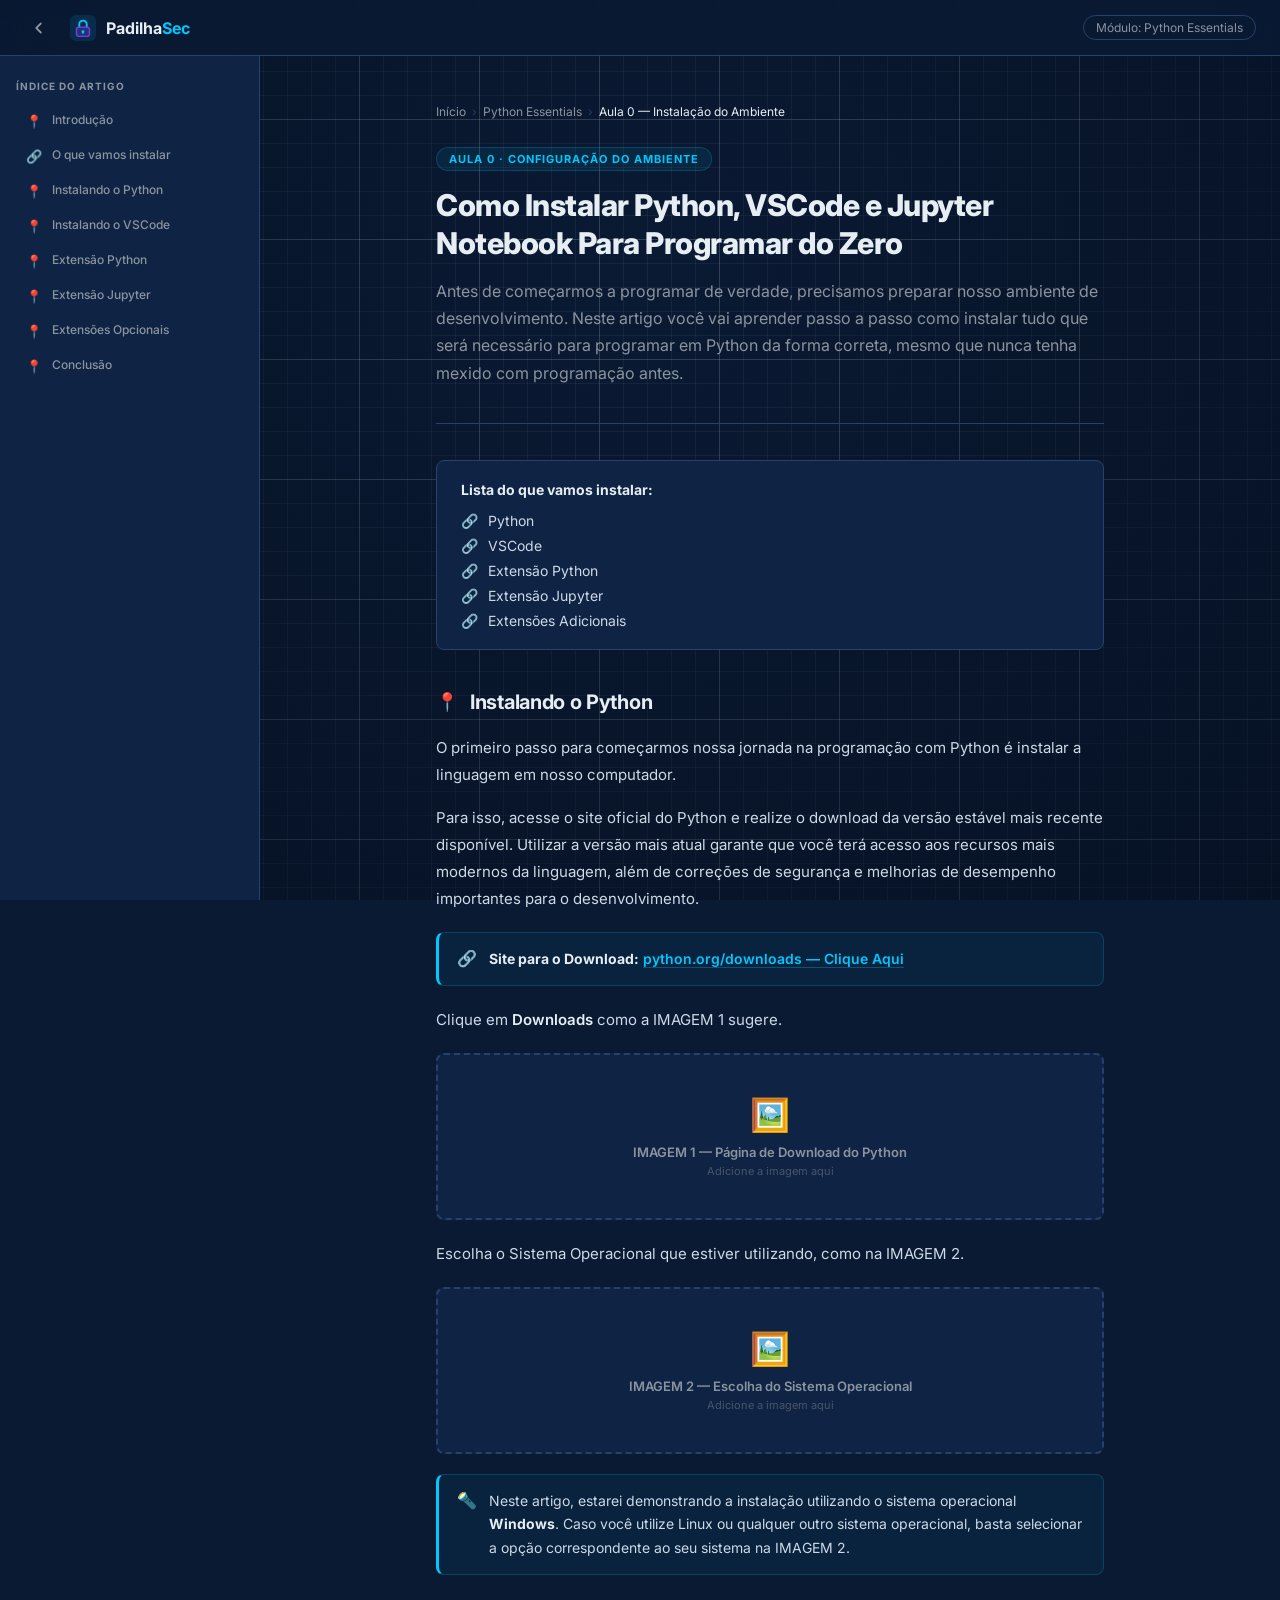
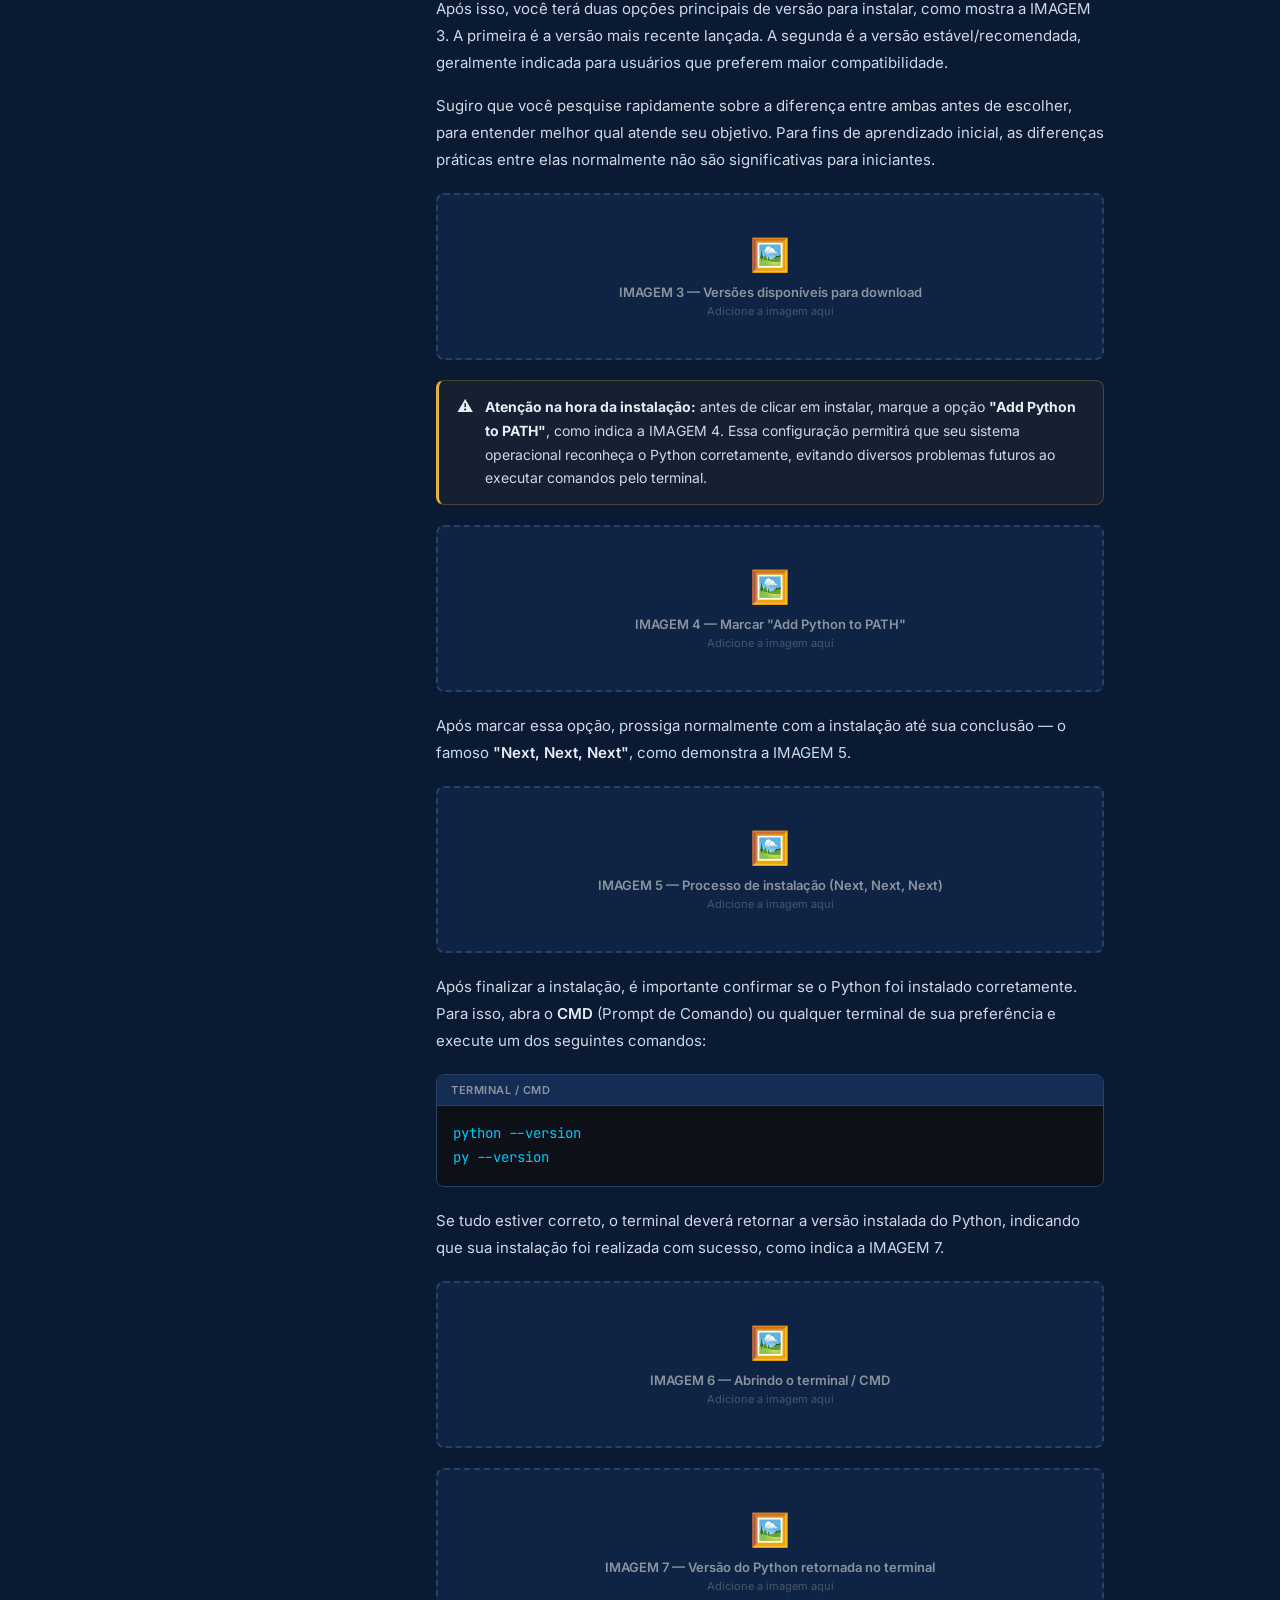
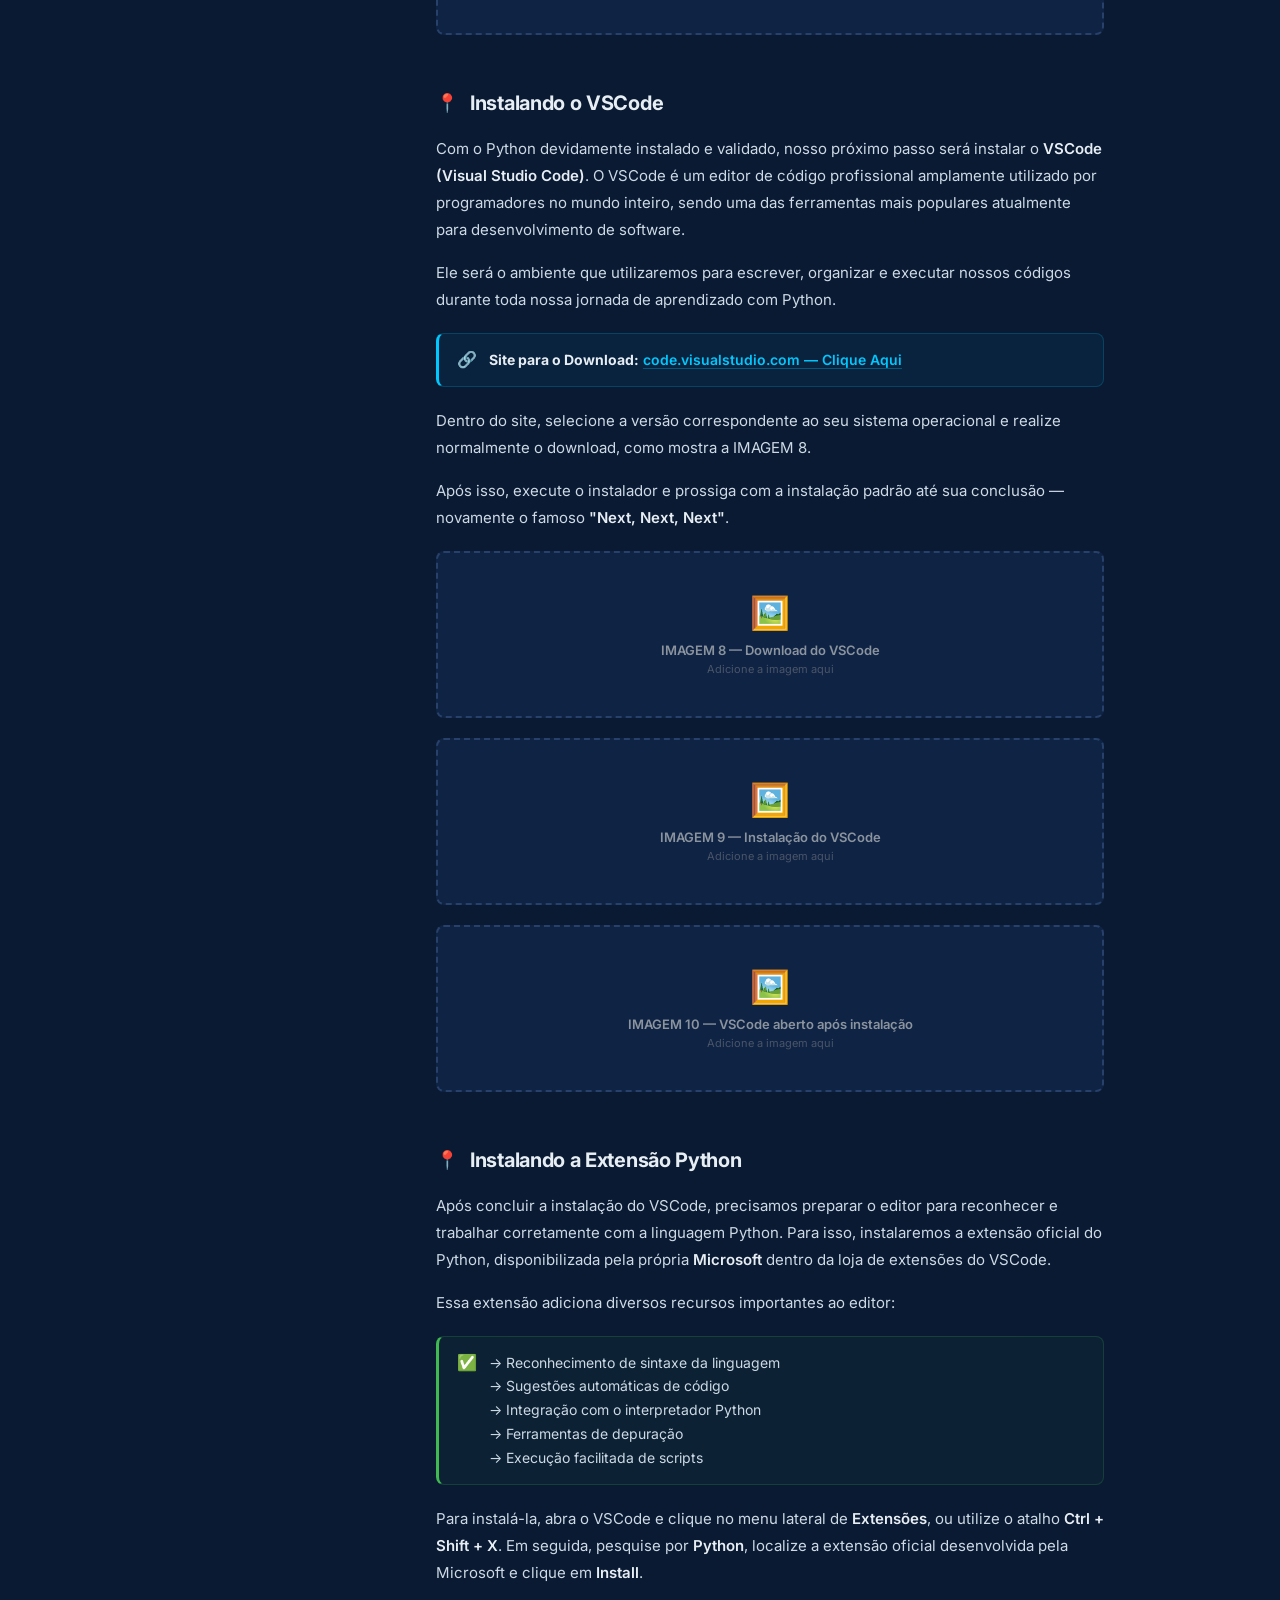
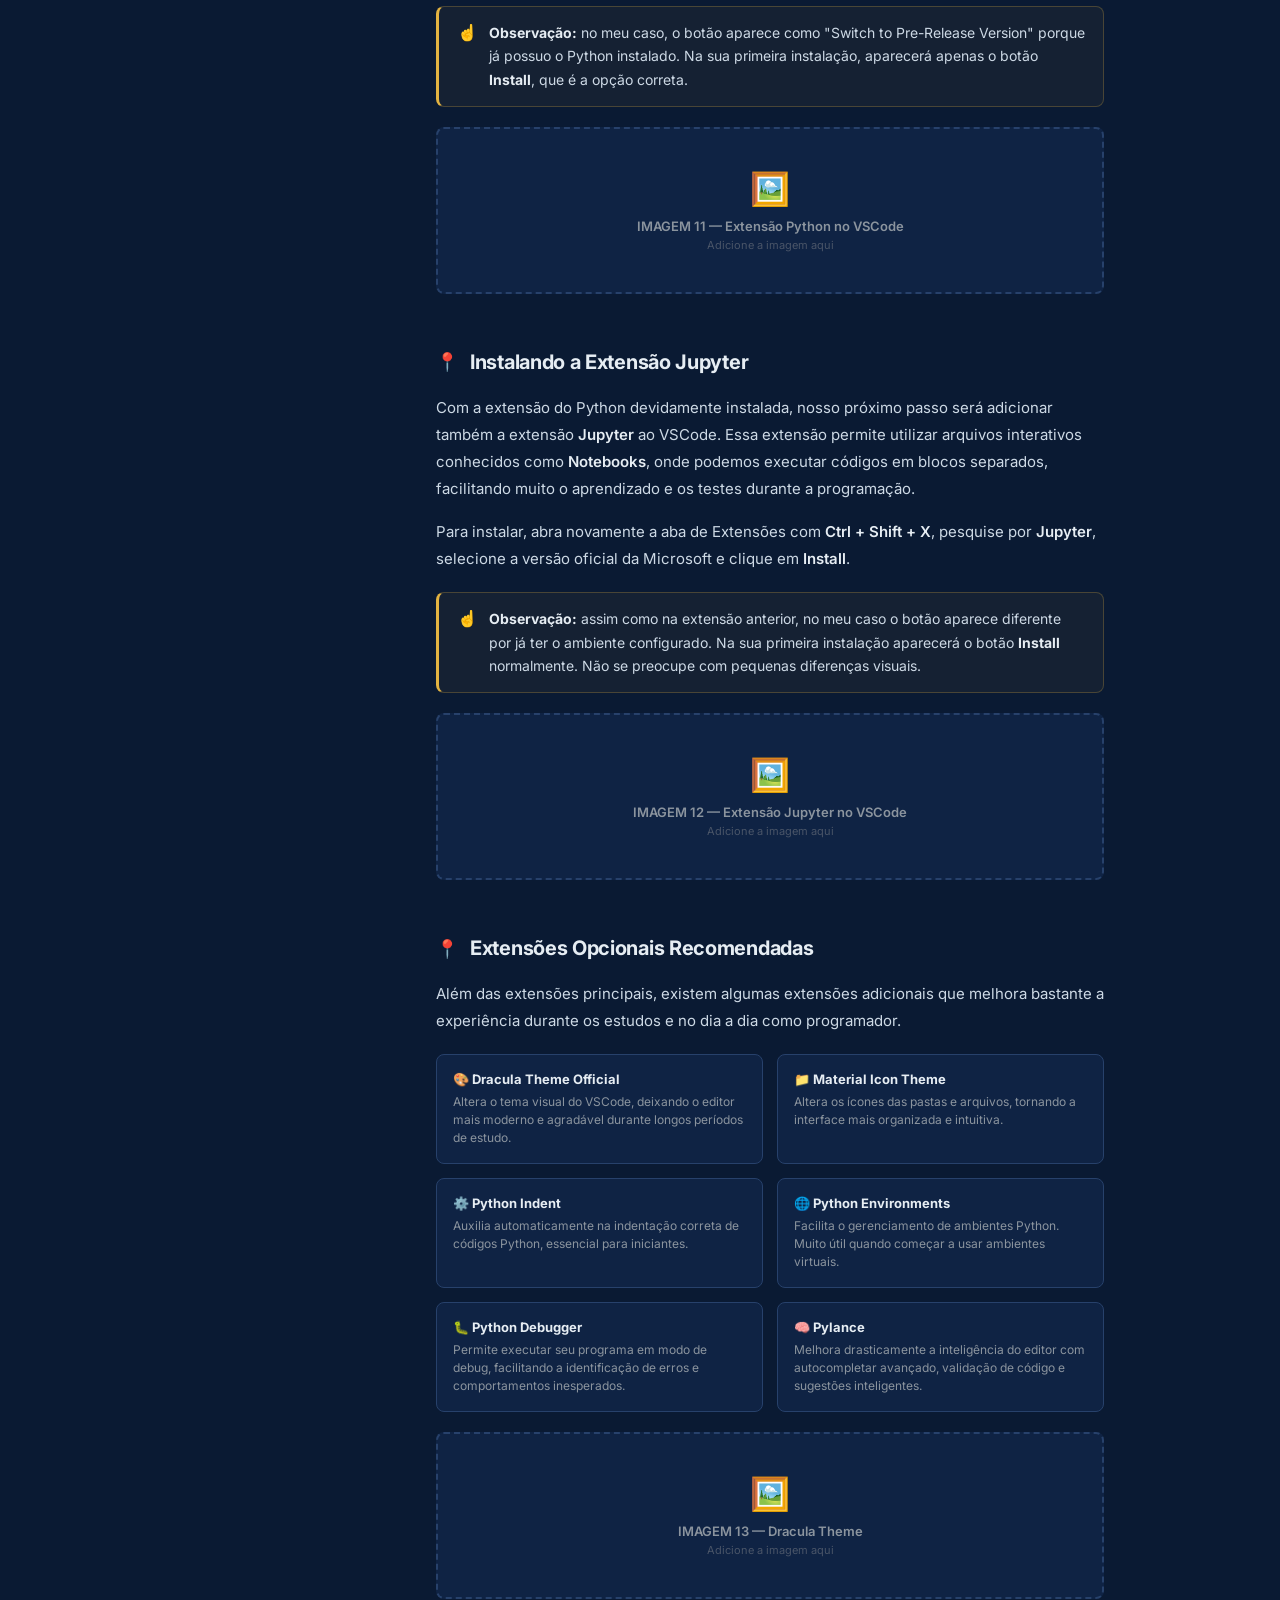
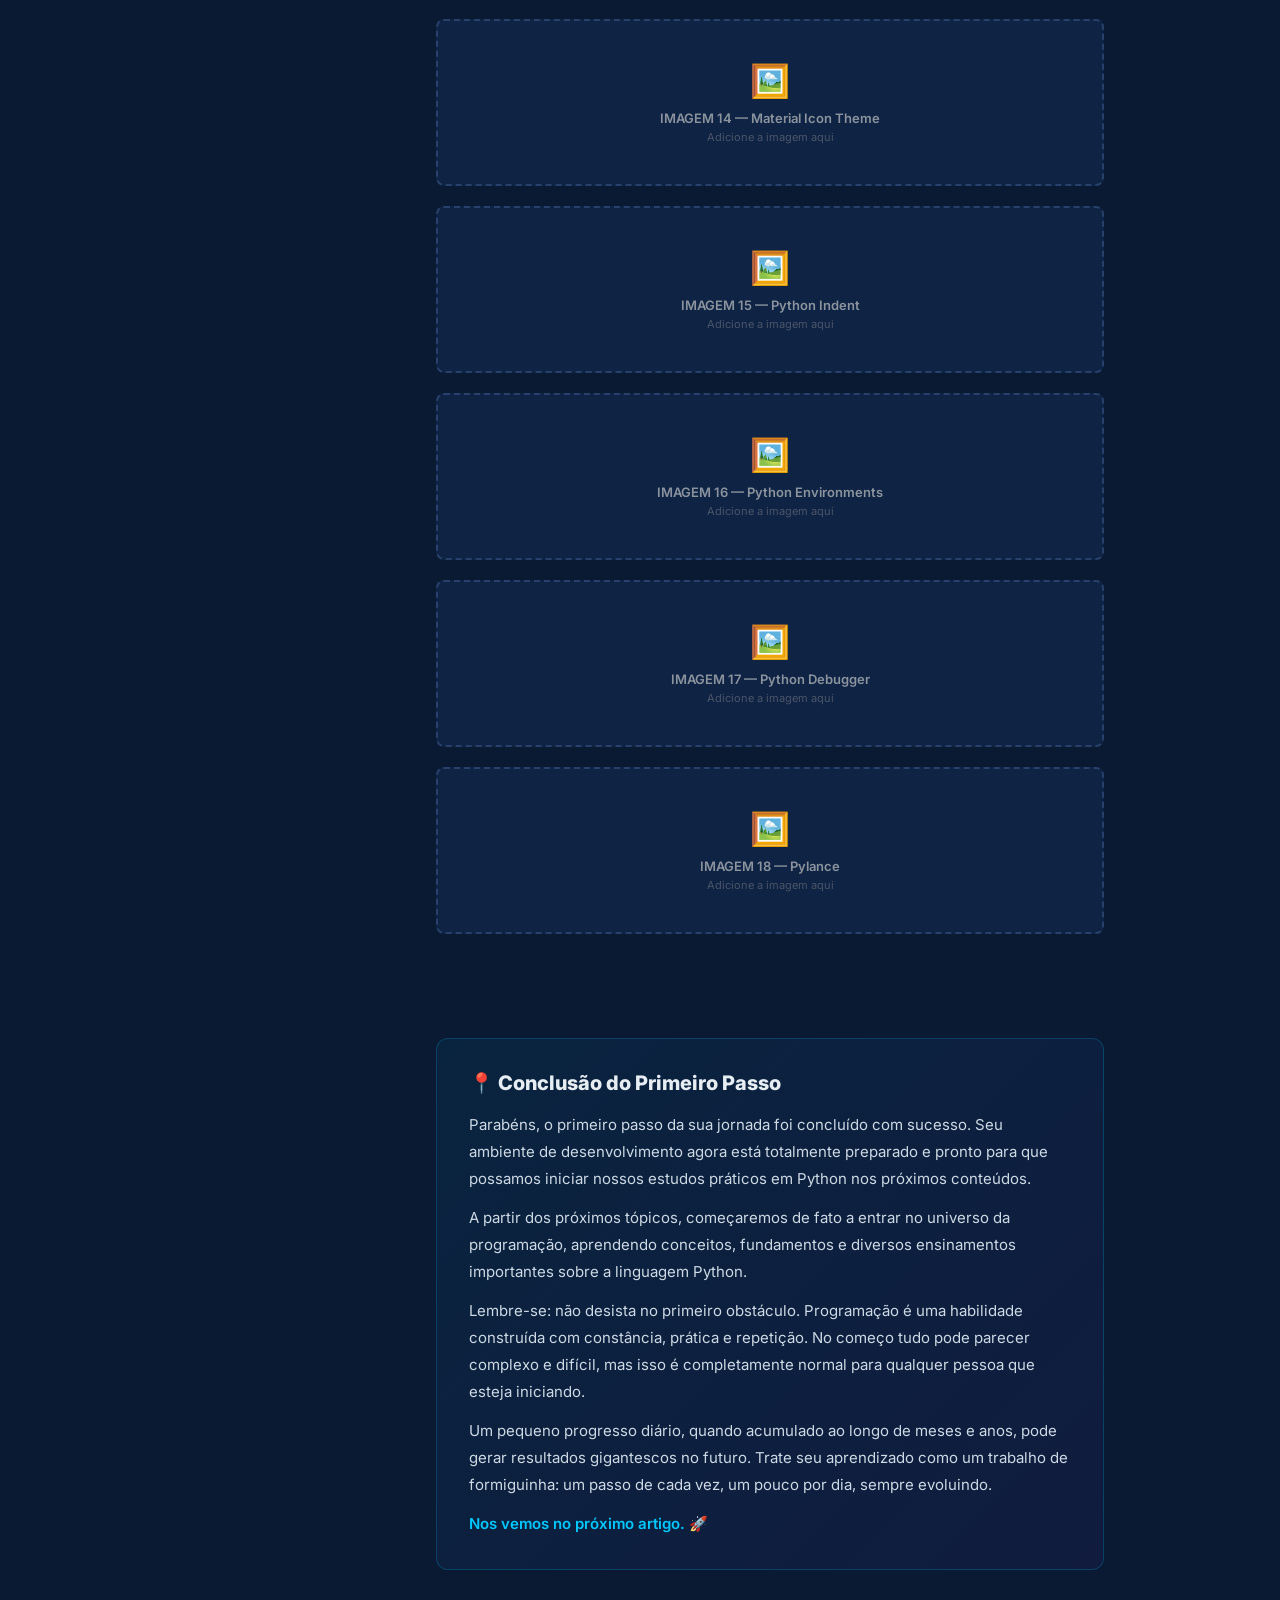
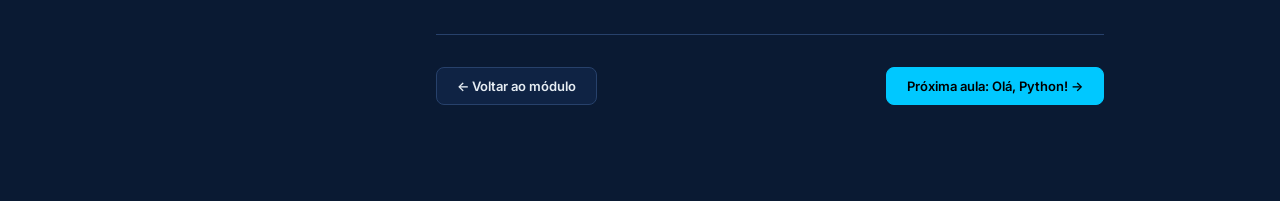
==== commit 22590db5: "Versiona links de CSS/JS para evitar cache antigo no navegador Co-Authored-By: Claude Opus 5.5 <nore" ====
--- a/instalacao.html
+++ b/instalacao.html
@@ -8,7 +8,7 @@
   <link
     href="https://fonts.googleapis.com/css2?family=Inter:wght@400;500;600;700;800&family=JetBrains+Mono:wght@400;500&display=swap"
     rel="stylesheet" />
-  <link rel="stylesheet" href="css/article.css" />
+  <link rel="stylesheet" href="css/article.css?v=2" />
 </head>
 
 <body>
--- a/css/article.css
+++ b/css/article.css
@@ -2,10 +2,10 @@
 *, *::before, *::after { box-sizing: border-box; margin: 0; padding: 0; }
 
 :root {
-  --bg:       #0d1117;
-  --surface:  #161b22;
-  --surface2: #1e2530;
-  --border:   #30363d;
+  --bg:       #0a1a33;
+  --surface:  #0f2344;
+  --surface2: #152d54;
+  --border:   #27416b;
   --accent:   #00c8ff;
   --accent2:  #7c3aed;
   --green:    #3fb950;
@@ -23,11 +23,25 @@
   color: var(--text);
 }
 
+/* Fundo blueprint: grade branca sobre azul-marinho */
+body {
+  background-color: var(--bg);
+  background-image:
+    radial-gradient(ellipse at 50% 30%, transparent 0%, rgba(3,10,24,.55) 100%),
+    linear-gradient(rgba(255,255,255,.13) 1px, transparent 1px),
+    linear-gradient(90deg, rgba(255,255,255,.13) 1px, transparent 1px),
+    linear-gradient(rgba(255,255,255,.05) 1px, transparent 1px),
+    linear-gradient(90deg, rgba(255,255,255,.05) 1px, transparent 1px);
+  background-size: 100% 100%, 120px 120px, 120px 120px, 24px 24px, 24px 24px;
+  background-position: 0 0, -1px -1px, -1px -1px, -1px -1px, -1px -1px;
+  background-attachment: fixed;
+}
+
 /* ─── TOPBAR ─────────────────────────────────────────────────────────────── */
 .topbar {
   position: fixed; top: 0; left: 0; right: 0; z-index: 100;
   height: 56px;
-  background: rgba(13,17,23,.9);
+  background: rgba(10,26,51,.9);
   backdrop-filter: blur(12px);
   border-bottom: 1px solid var(--border);
   display: flex; align-items: center;
